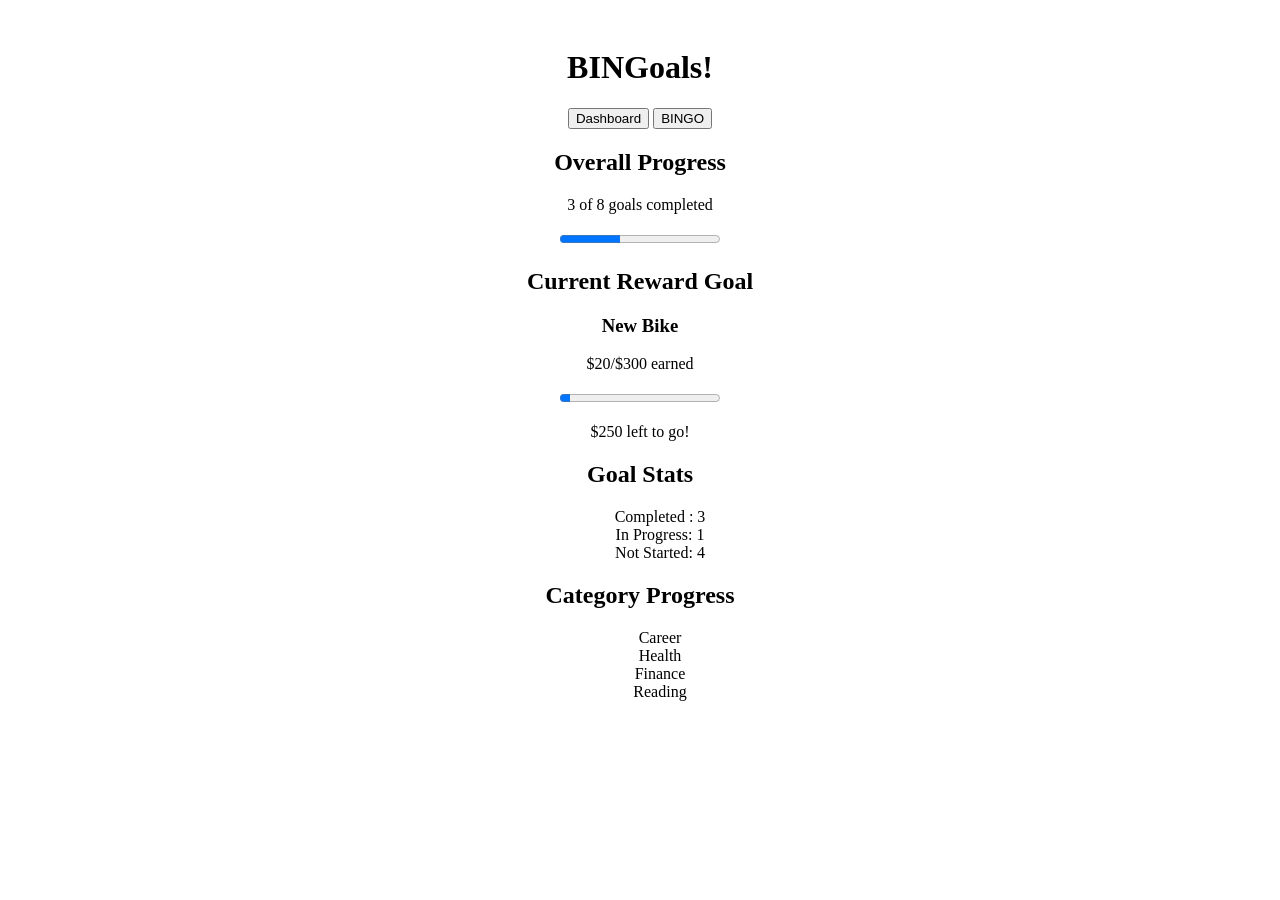
==== projects/bingoals/index.html @ b268e644 "Set up HTML structure" ====
<!doctype html>
<html lang="en">
  <head>
    <meta charset="UTF-8" />
    <meta name="viewport" content="width=device-width, initial-scale=1.0" />
    <title>Homepage</title>
    <link rel="stylesheet" href="styles.css" />
  </head>
  <body>
    <header><h1>BINGoals!</h1></header>

    <section>
      <nav>
        <button>Dashboard</button>
        <button>BINGO</button>
      </nav>
    </section>

    <main>
      <section>
        <h2>Overall Progress</h2>

        <p>3 of 8 goals completed</p>

        <progress value="3" max="8"></progress>
      </section>

      <section>
        <h2>Current Reward Goal</h2>
        <h3>New Bike</h3>
        <p>$20/$300 earned</p>
        <progress value="20" max="300"></progress>
        <p>$250 left to go!</p>
      </section>
      <section>
        <h2>Goal Stats</h2>
        <ul>
          <li>
            Completed :
            <span>3</span>
          </li>

          <li>
            In Progress:
            <span>1</span>
          </li>

          <li>
            Not Started:
            <span>4</span>
          </li>
        </ul>
      </section>
      <section>
        <h2>Category Progress</h2>

        <ul>
          <li>Career</li>
          <li>Health</li>
          <li>Finance</li>
          <li>Reading</li>
        </ul>
      </section>
    </main>
  </body>
</html>
---- projects/bingoals/styles.css ----
body {
  text-align: center;
  padding: 20px;
}

ul {
  list-style: none;
}
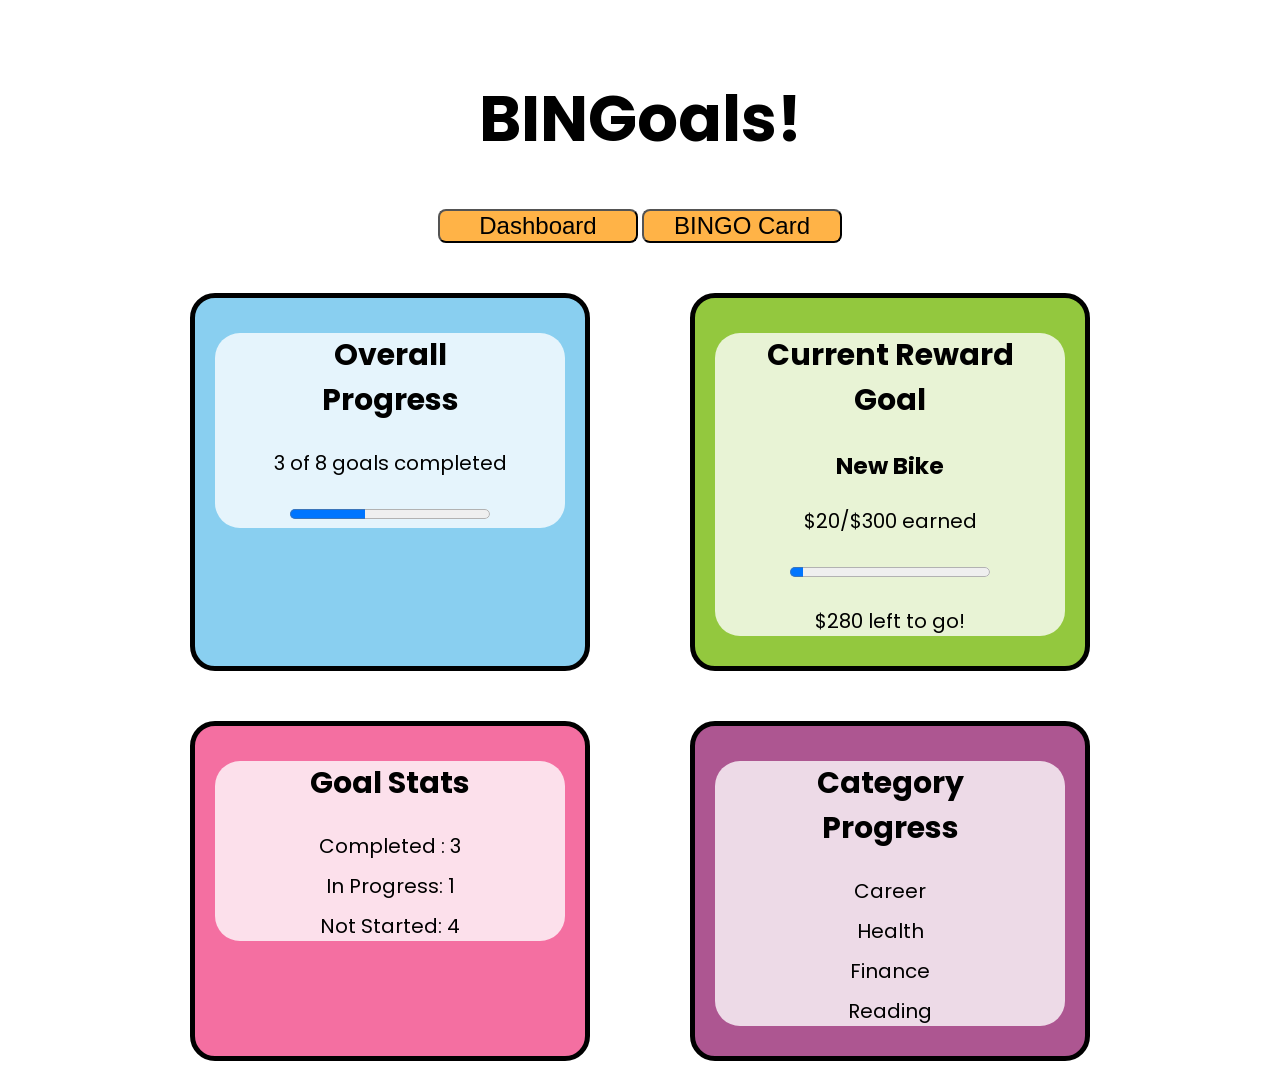
==== commit 1dbefa7f: "Style dashboard" ====
--- a/projects/bingoals/index.html
+++ b/projects/bingoals/index.html
@@ -5,61 +5,76 @@
     <meta name="viewport" content="width=device-width, initial-scale=1.0" />
     <title>Homepage</title>
     <link rel="stylesheet" href="styles.css" />
+    <link rel="preconnect" href="https://fonts.googleapis.com" />
+    <link rel="preconnect" href="https://fonts.gstatic.com" crossorigin />
+    <link
+      href="https://fonts.googleapis.com/css2?family=Poppins:ital,wght@0,100;0,200;0,300;0,400;0,500;0,600;0,700;0,800;0,900;1,100;1,200;1,300;1,400;1,500;1,600;1,700;1,800;1,900&display=swap"
+      rel="stylesheet"
+    />
   </head>
   <body>
-    <header><h1>BINGoals!</h1></header>
-
-    <section>
+    <header>
+      <h1>BINGoals!</h1>
       <nav>
         <button>Dashboard</button>
-        <button>BINGO</button>
+        <button>BINGO Card</button>
       </nav>
-    </section>
+    </header>
 
-    <main>
-      <section>
-        <h2>Overall Progress</h2>
+    <main class="dashboard">
+      <section class="card progress-card">
+        <div class="info-card">
+          <h2>Overall Progress</h2>
 
-        <p>3 of 8 goals completed</p>
+          <p>3 of 8 goals completed</p>
 
-        <progress value="3" max="8"></progress>
+          <progress value="3" max="8"></progress>
+        </div>
       </section>
 
-      <section>
-        <h2>Current Reward Goal</h2>
-        <h3>New Bike</h3>
-        <p>$20/$300 earned</p>
-        <progress value="20" max="300"></progress>
-        <p>$250 left to go!</p>
+      <section class="card reward-card">
+        <div class="info-card">
+          <h2>Current Reward Goal</h2>
+          <h3>New Bike</h3>
+          <p>$20/$300 earned</p>
+          <progress value="20" max="300"></progress>
+          <p>$280 left to go!</p>
+        </div>
       </section>
-      <section>
-        <h2>Goal Stats</h2>
-        <ul>
-          <li>
-            Completed :
-            <span>3</span>
-          </li>
 
-          <li>
-            In Progress:
-            <span>1</span>
-          </li>
+      <section class="card goal-card">
+        <div class="info-card">
+          <h2>Goal Stats</h2>
+          <ul>
+            <li>
+              Completed :
+              <span>3</span>
+            </li>
 
-          <li>
-            Not Started:
-            <span>4</span>
-          </li>
-        </ul>
+            <li>
+              In Progress:
+              <span>1</span>
+            </li>
+
+            <li>
+              Not Started:
+              <span>4</span>
+            </li>
+          </ul>
+        </div>
       </section>
-      <section>
-        <h2>Category Progress</h2>
 
-        <ul>
-          <li>Career</li>
-          <li>Health</li>
-          <li>Finance</li>
-          <li>Reading</li>
-        </ul>
+      <section class="card category-card">
+        <div class="info-card">
+          <h2>Category Progress</h2>
+
+          <ul>
+            <li>Career</li>
+            <li>Health</li>
+            <li>Finance</li>
+            <li>Reading</li>
+          </ul>
+        </div>
       </section>
     </main>
   </body>
--- a/projects/bingoals/styles.css
+++ b/projects/bingoals/styles.css
@@ -1,8 +1,73 @@
 body {
   text-align: center;
   padding: 20px;
+  font-family: "Poppins", sans-serif;
+  font-weight: 400;
+  font-style: normal;
+}
+
+h1 {
+  font-size: 64px;
+}
+
+button {
+  font-size: 24px;
+  background-color: #ffb347;
+  border-radius: 8px;
+  width: 200px;
+}
+
+.dashboard {
+  width: 1000px;
+  max-width: 100%;
+  margin: 0 auto;
+
+  display: grid;
+  grid-template-columns: repeat(2, 1fr);
 }
 
 ul {
   list-style: none;
+  padding: 0;
 }
+
+li {
+  margin-bottom: 10px;
+}
+
+.card {
+  width: 400px;
+
+  border: 5px solid black;
+  border-radius: 25px;
+  padding: 10px;
+  margin: 50px auto 0;
+  font-size: 20px;
+  box-sizing: border-box;
+}
+
+.progress-card {
+  background-color: #89cff0;
+}
+
+.reward-card {
+  background-color: #93c83e;
+}
+
+.goal-card {
+  background-color: #f46fa1;
+}
+
+.category-card {
+  background-color: #ad5691;
+}
+
+.info-card {
+  background-color: rgba(255, 255, 255, 0.784);
+  width: 350px;
+  max-width: 100%;
+  padding: 0 50px;
+  border-radius: 25px;
+  box-sizing: border-box;
+  margin: 0 auto;
+}
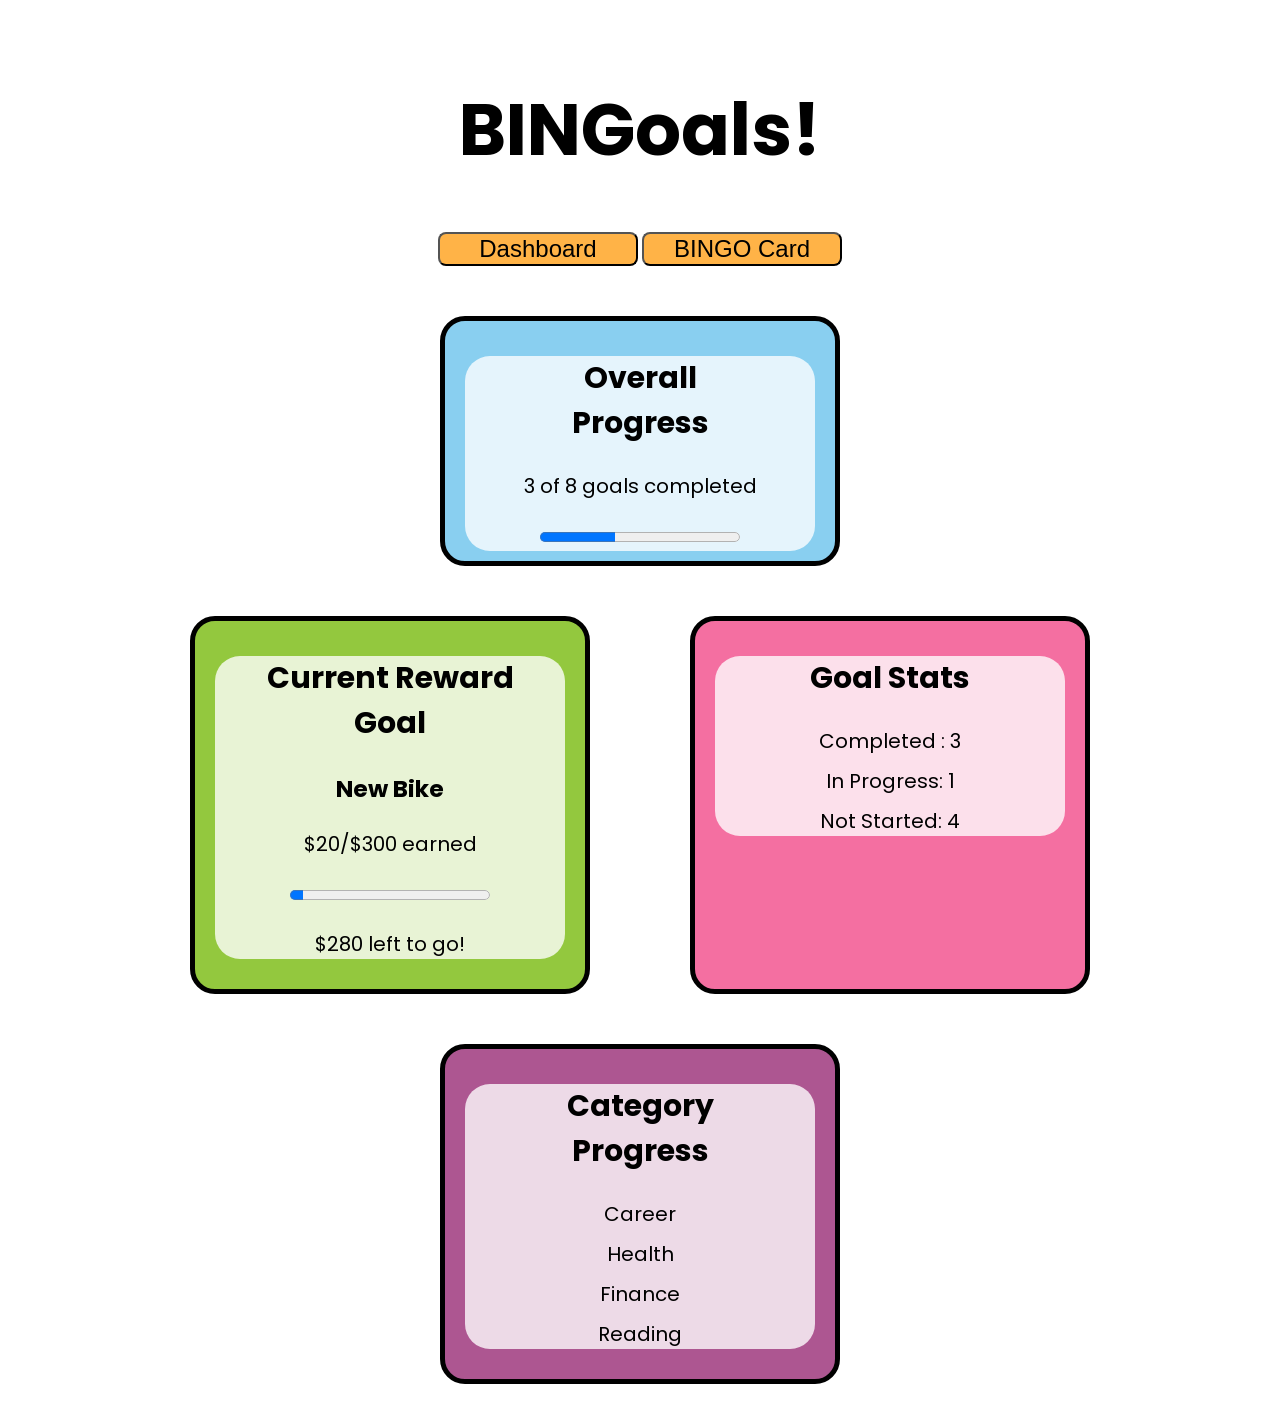
==== commit c18a4d09: "Make completed goal  progress dynamic" ====
--- a/projects/bingoals/index.html
+++ b/projects/bingoals/index.html
@@ -6,6 +6,7 @@
     <title>Homepage</title>
     <link rel="stylesheet" href="styles.css" />
     <link rel="preconnect" href="https://fonts.googleapis.com" />
+
     <link rel="preconnect" href="https://fonts.gstatic.com" crossorigin />
     <link
       href="https://fonts.googleapis.com/css2?family=Poppins:ital,wght@0,100;0,200;0,300;0,400;0,500;0,600;0,700;0,800;0,900;1,100;1,200;1,300;1,400;1,500;1,600;1,700;1,800;1,900&display=swap"
@@ -26,9 +27,9 @@
         <div class="info-card">
           <h2>Overall Progress</h2>
 
-          <p>3 of 8 goals completed</p>
+          <p id="completed-goals">3 of 8 goals completed</p>
 
-          <progress value="3" max="8"></progress>
+          <progress id="completed-goals-progress" value="3" max="8"></progress>
         </div>
       </section>
 
@@ -77,5 +78,6 @@
         </div>
       </section>
     </main>
+    <script src="script.js"></script>
   </body>
 </html>
--- a/projects/bingoals/styles.css
+++ b/projects/bingoals/styles.css
@@ -7,7 +7,7 @@
 }
 
 h1 {
-  font-size: 64px;
+  font-size: 72px;
 }
 
 button {
@@ -21,9 +21,13 @@
   width: 1000px;
   max-width: 100%;
   margin: 0 auto;
-
   display: grid;
   grid-template-columns: repeat(2, 1fr);
+}
+
+.progress-card,
+.category-card {
+  grid-column: span 2;
 }
 
 ul {
@@ -71,3 +75,14 @@
   box-sizing: border-box;
   margin: 0 auto;
 }
+
+@media (max-width: 920px) {
+  .dashboard {
+    grid-template-columns: 1fr;
+  }
+
+  .progress-card,
+  .category-card {
+    grid-column: span 1;
+  }
+}
